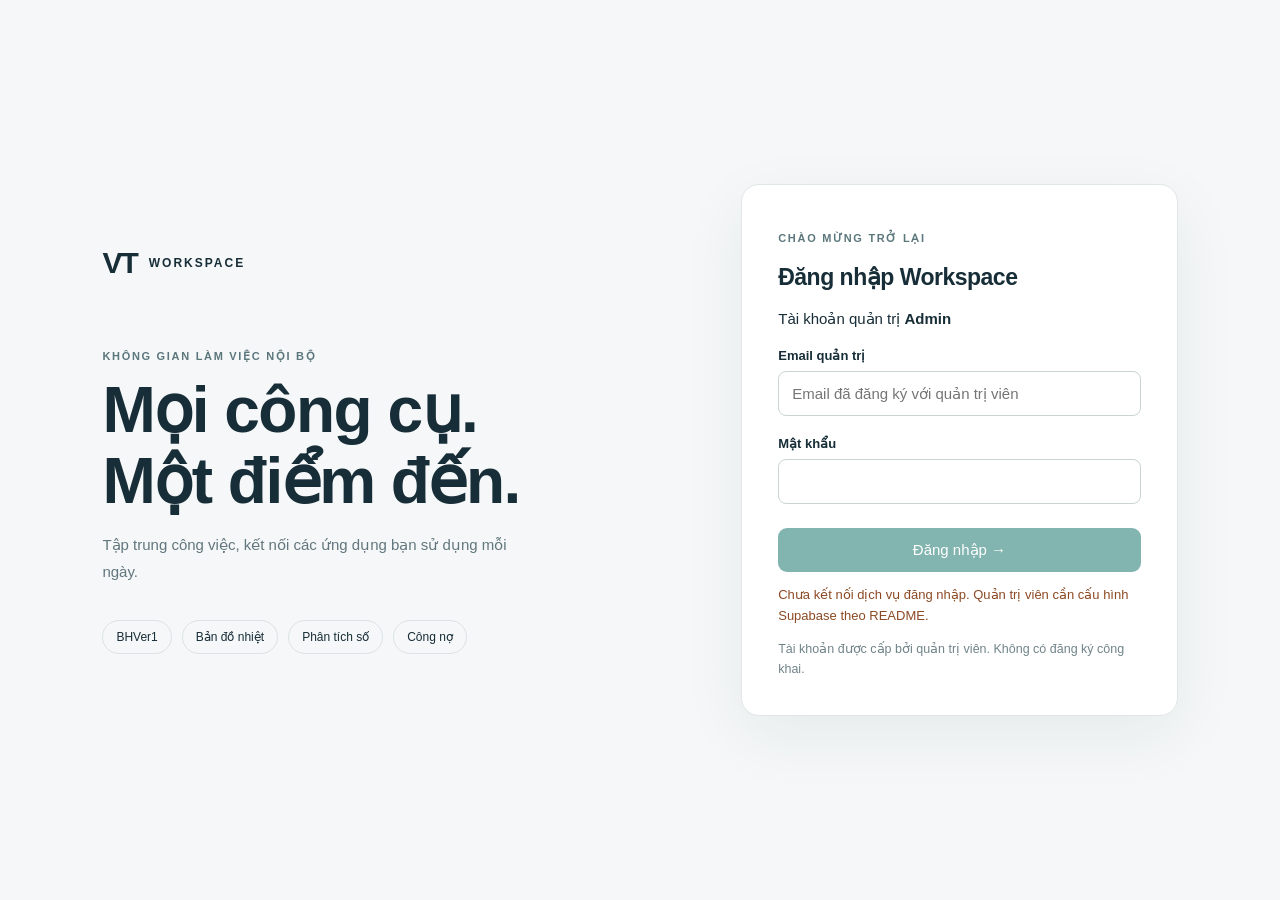
==== index.html @ 21e3f56a "Build Vietnamese application portal with Supabase Admin authentication" ====
<!doctype html>
<html lang="vi">
<head>
<meta charset="utf-8"><meta name="viewport" content="width=device-width,initial-scale=1">
<meta name="referrer" content="no-referrer">
<title>VT Workspace · Cổng ứng dụng</title>
<link rel="stylesheet" href="styles.css">
<script src="config.js" defer></script><script src="app.js" defer></script>
</head>
<body>
<section id="login" class="login">
 <div class="intro"><div class="brand">VT<span>WORKSPACE</span></div><p class="eyebrow">KHÔNG GIAN LÀM VIỆC NỘI BỘ</p><h1>Mọi công cụ.<br>Một điểm đến.</h1><p>Tập trung công việc, kết nối các ứng dụng bạn sử dụng mỗi ngày.</p><div class="pills"><span>BHVer1</span><span>Bản đồ nhiệt</span><span>Phân tích số</span><span>Công nợ</span></div></div>
 <form id="login-form" class="login-card"><p class="eyebrow">CHÀO MỪNG TRỞ LẠI</p><h2>Đăng nhập Workspace</h2><p>Tài khoản quản trị <strong>Admin</strong></p><label for="email">Email quản trị</label><input id="email" type="email" autocomplete="username" required placeholder="Email đã đăng ký với quản trị viên"><label for="password">Mật khẩu</label><input id="password" type="password" autocomplete="current-password" required><button id="submit" type="submit">Đăng nhập →</button><p id="auth-status" role="status" aria-live="polite"></p><small>Tài khoản được cấp bởi quản trị viên. Không có đăng ký công khai.</small></form>
</section>
<div id="workspace" class="workspace" hidden>
 <aside><div class="brand">VT<span>WORKSPACE</span></div><p class="eyebrow">KHÔNG GIAN LÀM VIỆC</p><nav id="menu" aria-label="Ứng dụng"></nav><div class="account"><b>Admin</b><small>Quản trị viên</small><button id="logout">Đăng xuất</button></div></aside>
 <main><header><span>Cổng ứng dụng / <b id="breadcrumb">Tổng quan</b></span><span class="badge">Nội bộ</span></header>
 <section id="home"><p class="eyebrow">VT WORKSPACE</p><h1>Chào Admin,</h1><p class="subtitle">Hôm nay bạn muốn làm việc với công cụ nào?</p><div class="summary"><div><span>KHÔNG GIAN CỦA BẠN</span><h2>Bốn công cụ, kết nối liền mạch.</h2><p>Chọn một ứng dụng để bắt đầu ngay trong Workspace.</p></div><strong>04<small>ỨNG DỤNG</small></strong></div><div class="section-title"><h2>Ứng dụng của bạn</h2><span>Truy cập nhanh</span></div><div id="cards" class="cards"></div><p class="footnote">Nếu ứng dụng không hiển thị trong khung, hãy chọn “Mở tab mới”.</p></section>
 <section id="tool" hidden><div class="tool-heading"><div><p class="eyebrow">ỨNG DỤNG</p><h1 id="tool-title"></h1></div><a id="external" class="button" target="_blank" rel="noopener noreferrer">Mở tab mới ↗</a></div><p id="frame-status" role="status">Đang mở ứng dụng… Nếu khung trống hoặc báo lỗi, dùng “Mở tab mới”.</p><iframe id="frame" title="Ứng dụng đang chọn" referrerpolicy="no-referrer" sandbox="allow-scripts allow-same-origin allow-forms allow-downloads allow-popups allow-popups-to-escape-sandbox allow-modals"></iframe></section>
 </main>
</div>
</body></html>
---- styles.css ----
:root{font-family:Segoe UI,Arial,sans-serif;color:#172d37;background:#f5f7f8;font-size:15px}*{box-sizing:border-box}body{margin:0}[hidden]{display:none!important}button,input,a{font:inherit}button,.button{cursor:pointer;border:0;border-radius:9px;padding:13px 18px;background:#086d62;color:white;text-decoration:none}button:hover,.button:hover{background:#09594f}button:disabled{opacity:.5;cursor:not-allowed}button:focus-visible,a:focus-visible,input:focus-visible{outline:3px solid #ddaf52;outline-offset:3px}.brand{font-size:30px;font-weight:800;letter-spacing:-2px;display:flex;align-items:center;gap:12px}.brand span{font-size:12px;letter-spacing:2px}.eyebrow{font-size:11px;font-weight:700;letter-spacing:1.7px;color:#5b777c}h1{font-size:40px;letter-spacing:-1.5px;margin:12px 0}h2{font-size:23px;letter-spacing:-.5px}.login{min-height:100vh;display:grid;grid-template-columns:1.2fr 1fr;align-items:center;gap:9vw;padding:8vw}.intro .brand{margin-bottom:70px}.intro h1{font-size:clamp(40px,5vw,68px);line-height:1.1}.intro>p:not(.eyebrow){color:#62767d;line-height:1.8;max-width:430px}.pills{display:flex;flex-wrap:wrap;gap:10px;margin-top:35px}.pills span{padding:9px 13px;border:1px solid #dbe3e4;border-radius:20px;font-size:12px}.login-card{background:white;padding:36px;border:1px solid #e0e7e6;border-radius:18px;box-shadow:0 20px 65px #173e3310}.login-card label{display:block;margin:20px 0 8px;font-weight:600;font-size:13px}input{width:100%;border:1px solid #c8d5d3;border-radius:8px;padding:13px}.login-card button{width:100%;margin-top:24px}.login-card small{display:block;color:#708389;line-height:1.6}#auth-status{font-size:13px;line-height:1.6;color:#8c4923}.workspace{display:grid;grid-template-columns:240px 1fr;min-height:100vh}aside{padding:32px 22px;background:#fff;border-right:1px solid #e1e8e8;display:flex;flex-direction:column}aside>.eyebrow{margin-top:54px}nav{display:grid;gap:8px}nav button{text-align:left;background:transparent;color:#63777d;padding:14px}nav button.active{background:#e5f3ef;color:#086d62;font-weight:700}.account{margin-top:auto;padding-top:40px;display:grid;gap:7px}.account small{color:#708389}.account button{margin-top:12px;background:#eef3f3;color:#39575a}main{min-width:0;padding:0 40px 32px}header{height:87px;display:flex;justify-content:space-between;align-items:center;border-bottom:1px solid #e0e7e6;font-size:12px;color:#687c83}.badge{border:1px solid #cdded9;color:#16705c;background:#ecf6f1;padding:6px 11px;border-radius:20px}#home,#tool{padding-top:35px}.subtitle{color:#6c8085}.summary{margin:32px 0;background:#103e3b;color:white;padding:28px 32px;display:flex;justify-content:space-between;gap:20px;border-radius:15px}.summary span{font-size:10px;letter-spacing:1.6px;color:#97c6b8}.summary p{color:#b9d0ca;font-size:13px}.summary strong{font-size:62px;font-weight:500;color:#c2e9d7}.summary small{display:block;font-size:10px;letter-spacing:2px;text-align:center}.section-title{display:flex;align-items:center;justify-content:space-between}.section-title span{font-size:12px;color:#7a8b90}.cards{display:grid;grid-template-columns:repeat(2,minmax(0,1fr));gap:18px}.card{background:#fff;border:1px solid #e0e7e6;border-radius:13px;padding:24px;display:grid;gap:10px}.card .icon{width:45px;height:45px;display:grid;place-items:center;background:var(--tint);color:var(--ink);border-radius:12px;font-size:20px;font-weight:700}.card h3{margin:8px 0 0;font-size:20px}.card p{margin:0 0 12px;color:#708389;line-height:1.6;font-size:13px}.card .actions{display:flex;align-items:center;justify-content:space-between;gap:12px}.card a{font-size:12px;color:#426b68}.footnote{font-size:12px;color:#6c8085;margin-top:24px}.tool-heading{display:flex;align-items:center;justify-content:space-between;gap:15px}#frame-status{font-size:13px;line-height:1.7;color:#6c8085}iframe{width:100%;height:calc(100vh - 260px);min-height:420px;border:1px solid #d7e2e0;border-radius:12px;background:#fff}@media(max-width:850px){.login{grid-template-columns:1fr;gap:35px;padding:30px}.intro .brand{margin-bottom:30px}.workspace{grid-template-columns:1fr}aside{padding:18px;gap:12px}aside>.eyebrow{display:none}nav{display:flex;overflow:auto}nav button{white-space:nowrap}.account{margin:0;padding:0;display:flex;align-items:center;gap:12px}.account button{margin:0;margin-left:auto}main{padding:0 20px 25px}header{height:60px}.summary{padding:23px}.summary strong{font-size:45px}}@media(max-width:520px){.cards{grid-template-columns:1fr}h1{font-size:32px}.login-card{padding:24px}.summary strong{display:none}.tool-heading{align-items:flex-start;flex-direction:column}}
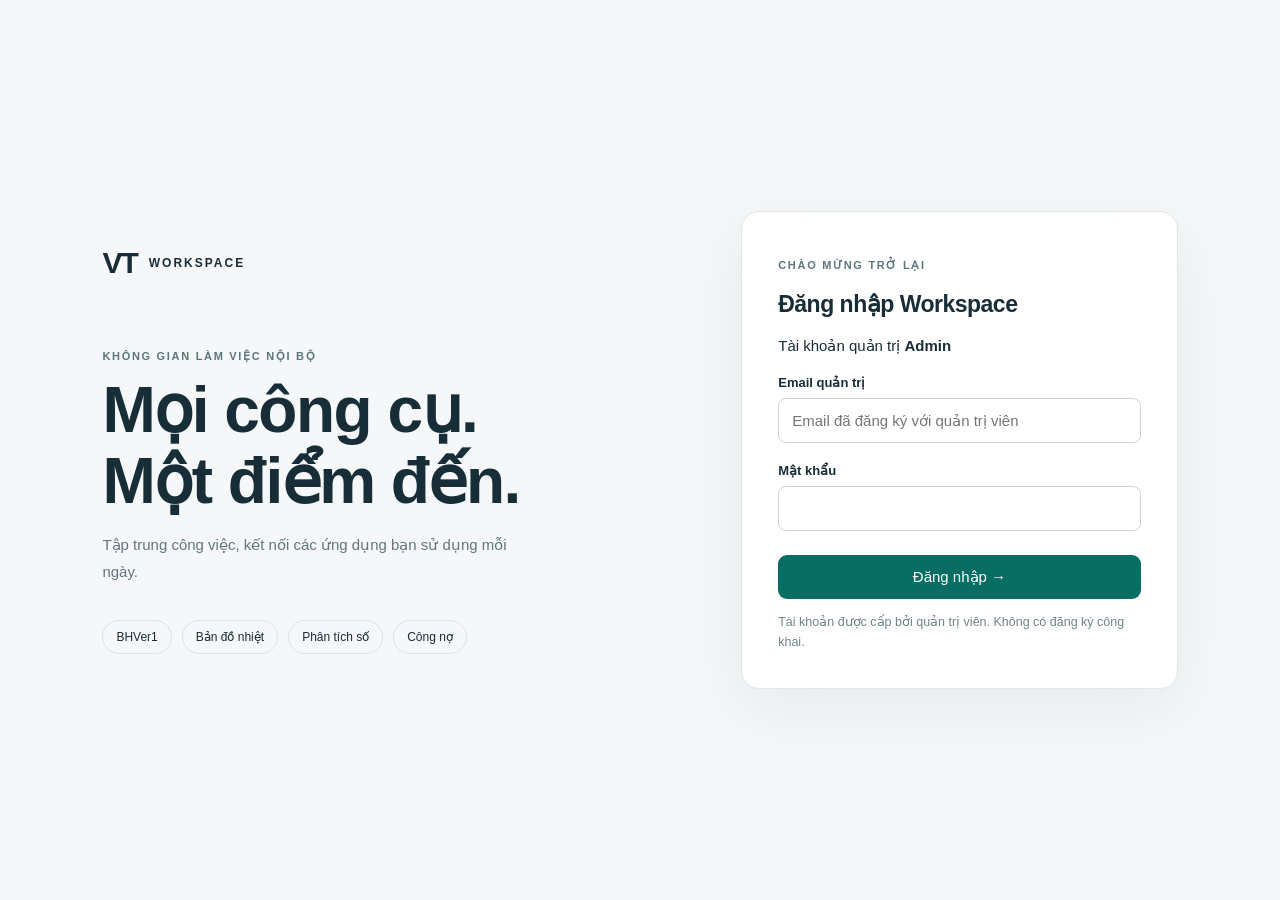
==== commit 8626e420: "Expand embedded app workspace and add maximize control" ====
--- a/index.html
+++ b/index.html
@@ -16,7 +16,7 @@
  <aside><div class="brand">VT<span>WORKSPACE</span></div><p class="eyebrow">KHÔNG GIAN LÀM VIỆC</p><nav id="menu" aria-label="Ứng dụng"></nav><div class="account"><b>Admin</b><small>Quản trị viên</small><button id="logout">Đăng xuất</button></div></aside>
  <main><header><span>Cổng ứng dụng / <b id="breadcrumb">Tổng quan</b></span><span class="badge">Nội bộ</span></header>
  <section id="home"><p class="eyebrow">VT WORKSPACE</p><h1>Chào Admin,</h1><p class="subtitle">Hôm nay bạn muốn làm việc với công cụ nào?</p><div class="summary"><div><span>KHÔNG GIAN CỦA BẠN</span><h2>Bốn công cụ, kết nối liền mạch.</h2><p>Chọn một ứng dụng để bắt đầu ngay trong Workspace.</p></div><strong>04<small>ỨNG DỤNG</small></strong></div><div class="section-title"><h2>Ứng dụng của bạn</h2><span>Truy cập nhanh</span></div><div id="cards" class="cards"></div><p class="footnote">Nếu ứng dụng không hiển thị trong khung, hãy chọn “Mở tab mới”.</p></section>
- <section id="tool" hidden><div class="tool-heading"><div><p class="eyebrow">ỨNG DỤNG</p><h1 id="tool-title"></h1></div><a id="external" class="button" target="_blank" rel="noopener noreferrer">Mở tab mới ↗</a></div><p id="frame-status" role="status">Đang mở ứng dụng… Nếu khung trống hoặc báo lỗi, dùng “Mở tab mới”.</p><iframe id="frame" title="Ứng dụng đang chọn" referrerpolicy="no-referrer" sandbox="allow-scripts allow-same-origin allow-forms allow-downloads allow-popups allow-popups-to-escape-sandbox allow-modals"></iframe></section>
+ <section id="tool" hidden><div class="tool-heading"><div><p class="eyebrow">ỨNG DỤNG</p><h1 id="tool-title"></h1></div><div class="tool-actions"><button id="expand-tool" type="button" aria-pressed="false">Phóng to ⛶</button><a id="external" class="button" target="_blank" rel="noopener noreferrer">Mở tab mới ↗</a></div></div><p id="frame-status" role="status">Đang mở ứng dụng… Nếu khung trống hoặc báo lỗi, dùng “Mở tab mới”.</p><iframe id="frame" title="Ứng dụng đang chọn" referrerpolicy="no-referrer" sandbox="allow-scripts allow-same-origin allow-forms allow-downloads allow-popups allow-popups-to-escape-sandbox allow-modals"></iframe></section>
  </main>
 </div>
 </body></html>
--- a/styles.css
+++ b/styles.css
@@ -1 +1,28 @@
 :root{font-family:Segoe UI,Arial,sans-serif;color:#172d37;background:#f5f7f8;font-size:15px}*{box-sizing:border-box}body{margin:0}[hidden]{display:none!important}button,input,a{font:inherit}button,.button{cursor:pointer;border:0;border-radius:9px;padding:13px 18px;background:#086d62;color:white;text-decoration:none}button:hover,.button:hover{background:#09594f}button:disabled{opacity:.5;cursor:not-allowed}button:focus-visible,a:focus-visible,input:focus-visible{outline:3px solid #ddaf52;outline-offset:3px}.brand{font-size:30px;font-weight:800;letter-spacing:-2px;display:flex;align-items:center;gap:12px}.brand span{font-size:12px;letter-spacing:2px}.eyebrow{font-size:11px;font-weight:700;letter-spacing:1.7px;color:#5b777c}h1{font-size:40px;letter-spacing:-1.5px;margin:12px 0}h2{font-size:23px;letter-spacing:-.5px}.login{min-height:100vh;display:grid;grid-template-columns:1.2fr 1fr;align-items:center;gap:9vw;padding:8vw}.intro .brand{margin-bottom:70px}.intro h1{font-size:clamp(40px,5vw,68px);line-height:1.1}.intro>p:not(.eyebrow){color:#62767d;line-height:1.8;max-width:430px}.pills{display:flex;flex-wrap:wrap;gap:10px;margin-top:35px}.pills span{padding:9px 13px;border:1px solid #dbe3e4;border-radius:20px;font-size:12px}.login-card{background:white;padding:36px;border:1px solid #e0e7e6;border-radius:18px;box-shadow:0 20px 65px #173e3310}.login-card label{display:block;margin:20px 0 8px;font-weight:600;font-size:13px}input{width:100%;border:1px solid #c8d5d3;border-radius:8px;padding:13px}.login-card button{width:100%;margin-top:24px}.login-card small{display:block;color:#708389;line-height:1.6}#auth-status{font-size:13px;line-height:1.6;color:#8c4923}.workspace{display:grid;grid-template-columns:240px 1fr;min-height:100vh}aside{padding:32px 22px;background:#fff;border-right:1px solid #e1e8e8;display:flex;flex-direction:column}aside>.eyebrow{margin-top:54px}nav{display:grid;gap:8px}nav button{text-align:left;background:transparent;color:#63777d;padding:14px}nav button.active{background:#e5f3ef;color:#086d62;font-weight:700}.account{margin-top:auto;padding-top:40px;display:grid;gap:7px}.account small{color:#708389}.account button{margin-top:12px;background:#eef3f3;color:#39575a}main{min-width:0;padding:0 40px 32px}header{height:87px;display:flex;justify-content:space-between;align-items:center;border-bottom:1px solid #e0e7e6;font-size:12px;color:#687c83}.badge{border:1px solid #cdded9;color:#16705c;background:#ecf6f1;padding:6px 11px;border-radius:20px}#home,#tool{padding-top:35px}.subtitle{color:#6c8085}.summary{margin:32px 0;background:#103e3b;color:white;padding:28px 32px;display:flex;justify-content:space-between;gap:20px;border-radius:15px}.summary span{font-size:10px;letter-spacing:1.6px;color:#97c6b8}.summary p{color:#b9d0ca;font-size:13px}.summary strong{font-size:62px;font-weight:500;color:#c2e9d7}.summary small{display:block;font-size:10px;letter-spacing:2px;text-align:center}.section-title{display:flex;align-items:center;justify-content:space-between}.section-title span{font-size:12px;color:#7a8b90}.cards{display:grid;grid-template-columns:repeat(2,minmax(0,1fr));gap:18px}.card{background:#fff;border:1px solid #e0e7e6;border-radius:13px;padding:24px;display:grid;gap:10px}.card .icon{width:45px;height:45px;display:grid;place-items:center;background:var(--tint);color:var(--ink);border-radius:12px;font-size:20px;font-weight:700}.card h3{margin:8px 0 0;font-size:20px}.card p{margin:0 0 12px;color:#708389;line-height:1.6;font-size:13px}.card .actions{display:flex;align-items:center;justify-content:space-between;gap:12px}.card a{font-size:12px;color:#426b68}.footnote{font-size:12px;color:#6c8085;margin-top:24px}.tool-heading{display:flex;align-items:center;justify-content:space-between;gap:15px}#frame-status{font-size:13px;line-height:1.7;color:#6c8085}iframe{width:100%;height:calc(100vh - 260px);min-height:420px;border:1px solid #d7e2e0;border-radius:12px;background:#fff}@media(max-width:850px){.login{grid-template-columns:1fr;gap:35px;padding:30px}.intro .brand{margin-bottom:30px}.workspace{grid-template-columns:1fr}aside{padding:18px;gap:12px}aside>.eyebrow{display:none}nav{display:flex;overflow:auto}nav button{white-space:nowrap}.account{margin:0;padding:0;display:flex;align-items:center;gap:12px}.account button{margin:0;margin-left:auto}main{padding:0 20px 25px}header{height:60px}.summary{padding:23px}.summary strong{font-size:45px}}@media(max-width:520px){.cards{grid-template-columns:1fr}h1{font-size:32px}.login-card{padding:24px}.summary strong{display:none}.tool-heading{align-items:flex-start;flex-direction:column}}
+
+/* Khung làm việc rộng, ưu tiên diện tích ứng dụng. */
+.workspace.tool-open{grid-template-columns:190px minmax(0,1fr);height:100dvh;min-height:0}
+.tool-open>aside{padding:20px 12px;min-height:0;overflow:auto}
+.tool-open>aside>.eyebrow{margin-top:24px}
+.tool-open>main{display:flex;flex-direction:column;padding:0 12px 12px;min-height:0}
+.tool-open>main>header{height:40px;flex:none}
+#tool{min-height:0}
+.tool-open #tool{display:flex;flex-direction:column;flex:1;padding-top:6px}
+#tool .tool-heading{flex:none;min-height:44px}
+#tool .tool-heading .eyebrow{display:none}
+#tool h1{font-size:20px;letter-spacing:-.4px;margin:6px 0}
+.tool-actions{display:flex;gap:8px;align-items:center}
+.tool-actions button,.tool-actions .button{padding:9px 12px;font-size:13px}
+#tool #frame-status{margin:3px 0 6px;font-size:11px;line-height:1.4}
+.tool-open #frame{display:block;flex:1;min-height:0;height:100%;border-radius:6px}
+#tool.expanded{position:fixed;inset:0;z-index:1000;padding:6px;background:#f5f7f8;display:flex;flex-direction:column}
+#tool.expanded #frame{flex:1;min-height:0;height:100%}
+@media(max-width:850px){
+.workspace.tool-open{grid-template-columns:1fr;grid-template-rows:auto minmax(0,1fr)}
+.tool-open>aside{padding:6px 10px;gap:4px}
+.tool-open>aside>.brand,.tool-open>aside>.account{display:none}
+.tool-open nav{gap:3px}.tool-open nav button{padding:8px;font-size:12px}
+.tool-open>main>header{display:none}
+.tool-open>main{padding:0 6px 6px}
+}
+@media(max-width:520px){#tool .tool-heading{flex-direction:row;align-items:center;gap:6px}#tool h1{font-size:16px}.tool-actions{gap:4px}.tool-actions button,.tool-actions .button{font-size:11px;padding:8px}#tool #frame-status{font-size:10px}}
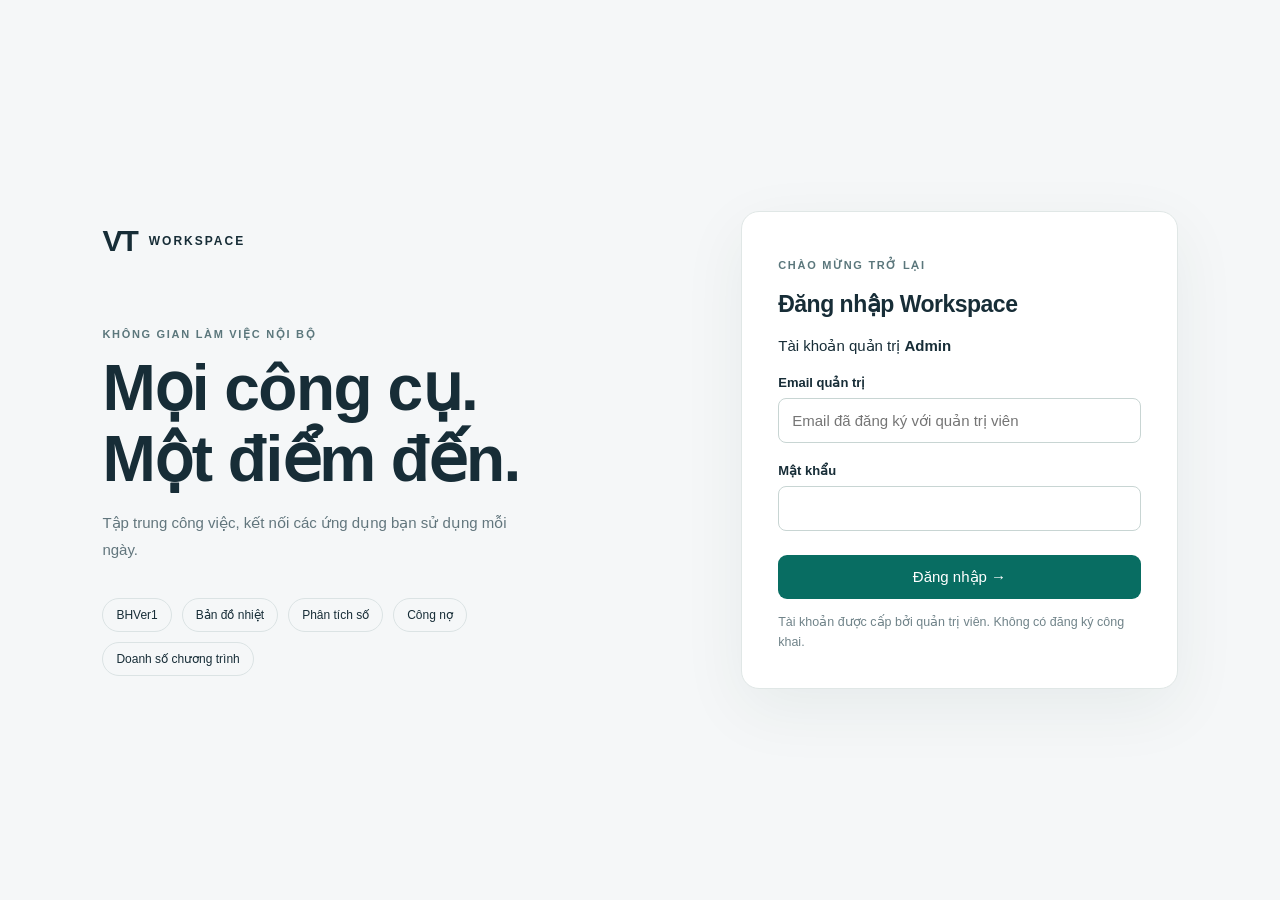
==== commit 6ca98d7a: "Integrate October sales campaign tracker into VT Workspace" ====
--- a/index.html
+++ b/index.html
@@ -9,13 +9,13 @@
 </head>
 <body>
 <section id="login" class="login">
- <div class="intro"><div class="brand">VT<span>WORKSPACE</span></div><p class="eyebrow">KHÔNG GIAN LÀM VIỆC NỘI BỘ</p><h1>Mọi công cụ.<br>Một điểm đến.</h1><p>Tập trung công việc, kết nối các ứng dụng bạn sử dụng mỗi ngày.</p><div class="pills"><span>BHVer1</span><span>Bản đồ nhiệt</span><span>Phân tích số</span><span>Công nợ</span></div></div>
+ <div class="intro"><div class="brand">VT<span>WORKSPACE</span></div><p class="eyebrow">KHÔNG GIAN LÀM VIỆC NỘI BỘ</p><h1>Mọi công cụ.<br>Một điểm đến.</h1><p>Tập trung công việc, kết nối các ứng dụng bạn sử dụng mỗi ngày.</p><div class="pills"><span>BHVer1</span><span>Bản đồ nhiệt</span><span>Phân tích số</span><span>Công nợ</span><span>Doanh số chương trình</span></div></div>
  <form id="login-form" class="login-card"><p class="eyebrow">CHÀO MỪNG TRỞ LẠI</p><h2>Đăng nhập Workspace</h2><p>Tài khoản quản trị <strong>Admin</strong></p><label for="email">Email quản trị</label><input id="email" type="email" autocomplete="username" required placeholder="Email đã đăng ký với quản trị viên"><label for="password">Mật khẩu</label><input id="password" type="password" autocomplete="current-password" required><button id="submit" type="submit">Đăng nhập →</button><p id="auth-status" role="status" aria-live="polite"></p><small>Tài khoản được cấp bởi quản trị viên. Không có đăng ký công khai.</small></form>
 </section>
 <div id="workspace" class="workspace" hidden>
  <aside><div class="brand">VT<span>WORKSPACE</span></div><p class="eyebrow">KHÔNG GIAN LÀM VIỆC</p><nav id="menu" aria-label="Ứng dụng"></nav><div class="account"><b>Admin</b><small>Quản trị viên</small><button id="logout">Đăng xuất</button></div></aside>
  <main><header><span>Cổng ứng dụng / <b id="breadcrumb">Tổng quan</b></span><span class="badge">Nội bộ</span></header>
- <section id="home"><p class="eyebrow">VT WORKSPACE</p><h1>Chào Admin,</h1><p class="subtitle">Hôm nay bạn muốn làm việc với công cụ nào?</p><div class="summary"><div><span>KHÔNG GIAN CỦA BẠN</span><h2>Bốn công cụ, kết nối liền mạch.</h2><p>Chọn một ứng dụng để bắt đầu ngay trong Workspace.</p></div><strong>04<small>ỨNG DỤNG</small></strong></div><div class="section-title"><h2>Ứng dụng của bạn</h2><span>Truy cập nhanh</span></div><div id="cards" class="cards"></div><p class="footnote">Nếu ứng dụng không hiển thị trong khung, hãy chọn “Mở tab mới”.</p></section>
+ <section id="home"><p class="eyebrow">VT WORKSPACE</p><h1>Chào Admin,</h1><p class="subtitle">Hôm nay bạn muốn làm việc với công cụ nào?</p><div class="summary"><div><span>KHÔNG GIAN CỦA BẠN</span><h2>Năm công cụ, kết nối liền mạch.</h2><p>Chọn một ứng dụng để bắt đầu ngay trong Workspace.</p></div><strong>05<small>ỨNG DỤNG</small></strong></div><div class="section-title"><h2>Ứng dụng của bạn</h2><span>Truy cập nhanh</span></div><div id="cards" class="cards"></div><p class="footnote">Nếu ứng dụng không hiển thị trong khung, hãy chọn “Mở tab mới”.</p></section>
  <section id="tool" hidden><div class="tool-heading"><div><p class="eyebrow">ỨNG DỤNG</p><h1 id="tool-title"></h1></div><div class="tool-actions"><button id="expand-tool" type="button" aria-pressed="false">Phóng to ⛶</button><a id="external" class="button" target="_blank" rel="noopener noreferrer">Mở tab mới ↗</a></div></div><p id="frame-status" role="status">Đang mở ứng dụng… Nếu khung trống hoặc báo lỗi, dùng “Mở tab mới”.</p><iframe id="frame" title="Ứng dụng đang chọn" referrerpolicy="no-referrer" sandbox="allow-scripts allow-same-origin allow-forms allow-downloads allow-popups allow-popups-to-escape-sandbox allow-modals"></iframe></section>
  </main>
 </div>
